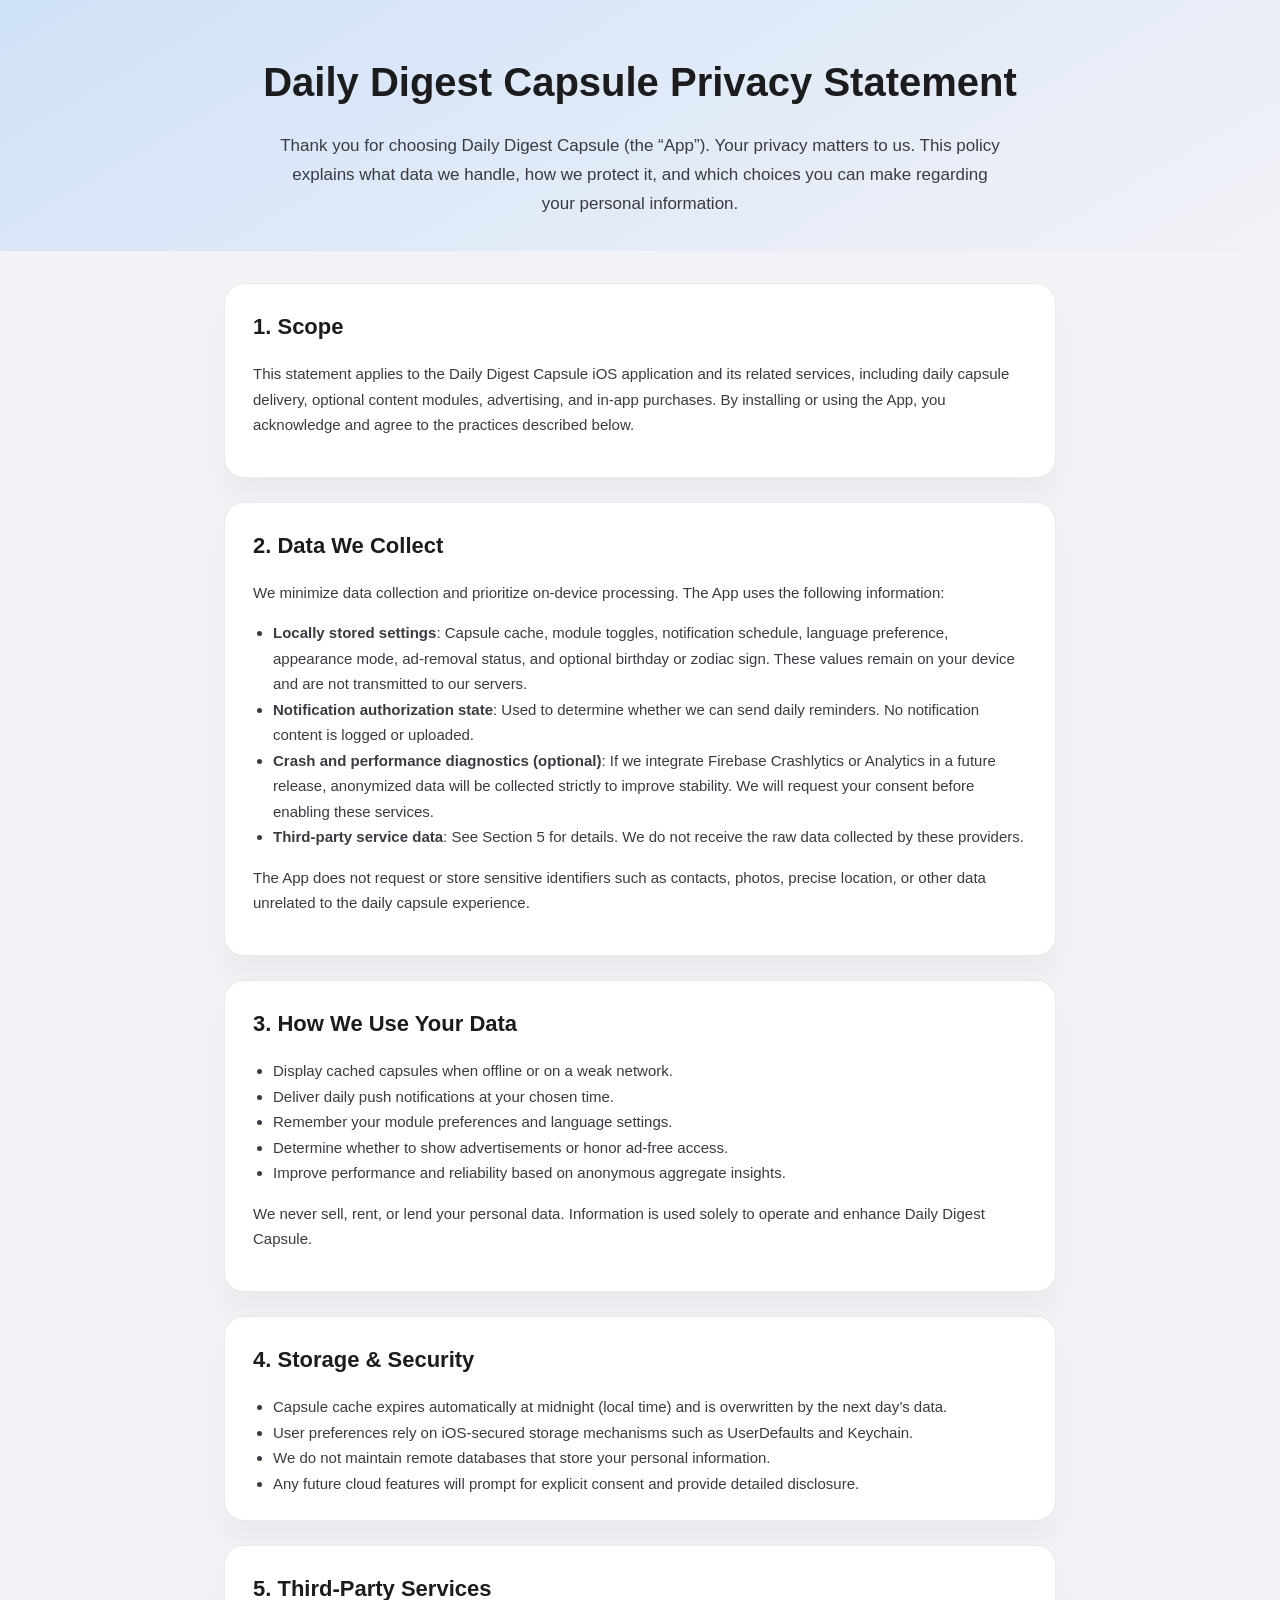
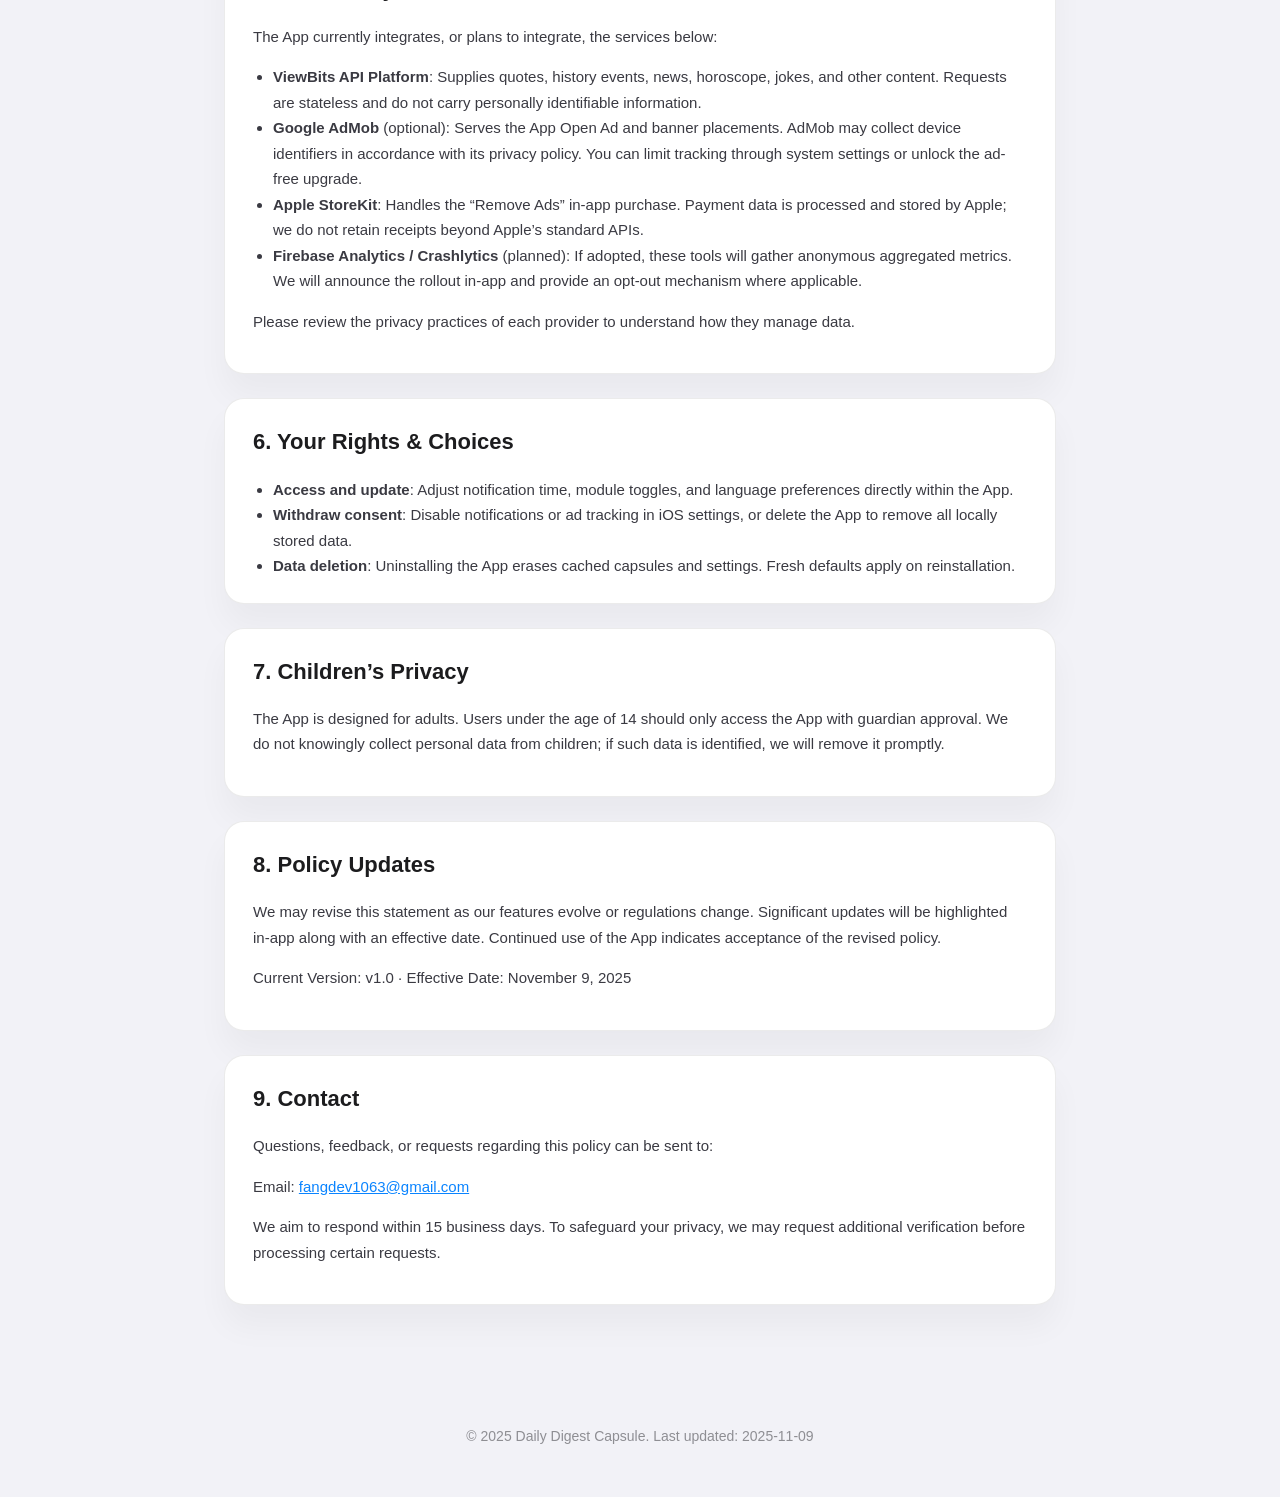
==== privacy.html @ 221507a0 "Add developer site and privacy statement" ====
<!DOCTYPE html>
<html lang="en">
  <head>
    <meta charset="utf-8" />
    <meta
      name="viewport"
      content="width=device-width, initial-scale=1, viewport-fit=cover"
    />
    <title>Daily Digest Capsule · Privacy Statement</title>
    <meta
      name="description"
      content="Privacy commitment, data usage, and contact details for the Daily Digest Capsule iOS application."
    />
    <style>
      :root {
        color-scheme: light dark;
        --bg: #f2f2f7;
        --card-bg: #ffffff;
        --text-main: #1c1c1e;
        --text-sub: #3a3a42;
        --accent: #0a84ff;
        --muted: #8e8e93;
        font-family: "SF Pro Text", "Helvetica Neue", Arial, sans-serif;
      }
      @media (prefers-color-scheme: dark) {
        :root {
          --bg: #000000;
          --card-bg: #1c1c1e;
          --text-main: #f2f2f7;
          --text-sub: #d1d1d6;
          --accent: #0a84ff;
          --muted: #636366;
        }
      }
      * {
        box-sizing: border-box;
      }
      body {
        margin: 0;
        background: var(--bg);
        color: var(--text-main);
        line-height: 1.7;
      }
      header {
        padding: 48px 24px 32px;
        text-align: center;
        background: linear-gradient(150deg, rgba(10, 132, 255, 0.15), transparent);
      }
      header h1 {
        font-size: clamp(28px, 4vw, 40px);
        margin: 0 0 16px;
      }
      header p {
        max-width: 720px;
        margin: 0 auto;
        color: var(--text-sub);
        font-size: 17px;
      }
      main {
        max-width: 880px;
        margin: 0 auto;
        padding: 32px 24px 64px;
      }
      section {
        background: var(--card-bg);
        border-radius: 20px;
        padding: 24px 28px;
        margin-bottom: 24px;
        border: 1px solid rgba(142, 142, 147, 0.18);
        box-shadow: 0 22px 32px rgba(0, 0, 0, 0.04);
      }
      h2 {
        margin-top: 0;
        margin-bottom: 16px;
        font-size: 22px;
      }
      p,
      li {
        color: var(--text-sub);
        font-size: 15px;
      }
      ul {
        margin: 0;
        padding-left: 20px;
      }
      a {
        color: var(--accent);
      }
      footer {
        text-align: center;
        padding: 32px 24px 48px;
        color: var(--muted);
        font-size: 14px;
      }
      @media (max-width: 640px) {
        header {
          padding: 40px 20px 28px;
        }
        main {
          padding: 24px 20px 56px;
        }
        section {
          padding: 20px 22px;
        }
      }
    </style>
  </head>
  <body>
    <header>
      <h1>Daily Digest Capsule Privacy Statement</h1>
      <p>
        Thank you for choosing Daily Digest Capsule (the “App”). Your privacy matters to us. This policy explains what data we handle, how we protect it, and which choices you can make regarding your personal information.
      </p>
    </header>
    <main>
      <section id="scope">
        <h2>1. Scope</h2>
        <p>
          This statement applies to the Daily Digest Capsule iOS application and its related services, including daily capsule delivery, optional content modules, advertising, and in-app purchases. By installing or using the App, you acknowledge and agree to the practices described below.
        </p>
      </section>

      <section id="data-collection">
        <h2>2. Data We Collect</h2>
        <p>We minimize data collection and prioritize on-device processing. The App uses the following information:</p>
        <ul>
          <li>
            <strong>Locally stored settings</strong>: Capsule cache, module toggles, notification schedule, language preference, appearance mode, ad-removal status, and optional birthday or zodiac sign. These values remain on your device and are not transmitted to our servers.
          </li>
          <li>
            <strong>Notification authorization state</strong>: Used to determine whether we can send daily reminders. No notification content is logged or uploaded.
          </li>
          <li>
            <strong>Crash and performance diagnostics (optional)</strong>: If we integrate Firebase Crashlytics or Analytics in a future release, anonymized data will be collected strictly to improve stability. We will request your consent before enabling these services.
          </li>
          <li>
            <strong>Third-party service data</strong>: See Section 5 for details. We do not receive the raw data collected by these providers.
          </li>
        </ul>
        <p>
          The App does not request or store sensitive identifiers such as contacts, photos, precise location, or other data unrelated to the daily capsule experience.
        </p>
      </section>

      <section id="usage">
        <h2>3. How We Use Your Data</h2>
        <ul>
          <li>Display cached capsules when offline or on a weak network.</li>
          <li>Deliver daily push notifications at your chosen time.</li>
          <li>Remember your module preferences and language settings.</li>
          <li>Determine whether to show advertisements or honor ad-free access.</li>
          <li>Improve performance and reliability based on anonymous aggregate insights.</li>
        </ul>
        <p>
          We never sell, rent, or lend your personal data. Information is used solely to operate and enhance Daily Digest Capsule.
        </p>
      </section>

      <section id="storage">
        <h2>4. Storage &amp; Security</h2>
        <ul>
          <li>Capsule cache expires automatically at midnight (local time) and is overwritten by the next day’s data.</li>
          <li>User preferences rely on iOS-secured storage mechanisms such as UserDefaults and Keychain.</li>
          <li>We do not maintain remote databases that store your personal information.</li>
          <li>Any future cloud features will prompt for explicit consent and provide detailed disclosure.</li>
        </ul>
      </section>

      <section id="third-party">
        <h2>5. Third-Party Services</h2>
        <p>The App currently integrates, or plans to integrate, the services below:</p>
        <ul>
          <li>
            <strong>ViewBits API Platform</strong>: Supplies quotes, history events, news, horoscope, jokes, and other content. Requests are stateless and do not carry personally identifiable information.
          </li>
          <li>
            <strong>Google AdMob</strong> (optional): Serves the App Open Ad and banner placements. AdMob may collect device identifiers in accordance with its privacy policy. You can limit tracking through system settings or unlock the ad-free upgrade.
          </li>
          <li>
            <strong>Apple StoreKit</strong>: Handles the “Remove Ads” in-app purchase. Payment data is processed and stored by Apple; we do not retain receipts beyond Apple’s standard APIs.
          </li>
          <li>
            <strong>Firebase Analytics / Crashlytics</strong> (planned): If adopted, these tools will gather anonymous aggregated metrics. We will announce the rollout in-app and provide an opt-out mechanism where applicable.
          </li>
        </ul>
        <p>
          Please review the privacy practices of each provider to understand how they manage data.
        </p>
      </section>

      <section id="rights">
        <h2>6. Your Rights &amp; Choices</h2>
        <ul>
          <li>
            <strong>Access and update</strong>: Adjust notification time, module toggles, and language preferences directly within the App.
          </li>
          <li>
            <strong>Withdraw consent</strong>: Disable notifications or ad tracking in iOS settings, or delete the App to remove all locally stored data.
          </li>
          <li>
            <strong>Data deletion</strong>: Uninstalling the App erases cached capsules and settings. Fresh defaults apply on reinstallation.
          </li>
        </ul>
      </section>

      <section id="minor">
        <h2>7. Children’s Privacy</h2>
        <p>
          The App is designed for adults. Users under the age of 14 should only access the App with guardian approval. We do not knowingly collect personal data from children; if such data is identified, we will remove it promptly.
        </p>
      </section>

      <section id="updates">
        <h2>8. Policy Updates</h2>
        <p>
          We may revise this statement as our features evolve or regulations change. Significant updates will be highlighted in-app along with an effective date. Continued use of the App indicates acceptance of the revised policy.
        </p>
        <p>Current Version: v1.0 · Effective Date: November 9, 2025</p>
      </section>

      <section id="contact">
        <h2>9. Contact</h2>
        <p>
          Questions, feedback, or requests regarding this policy can be sent to:
        </p>
        <p>
          Email:
          <a href="mailto:fangdev1063@gmail.com">fangdev1063@gmail.com</a>
        </p>
        <p>
          We aim to respond within 15 business days. To safeguard your privacy, we may request additional verification before processing certain requests.
        </p>
      </section>
    </main>
    <footer>
      © 2025 Daily Digest Capsule. Last updated: 2025-11-09
    </footer>
  </body>
</html>
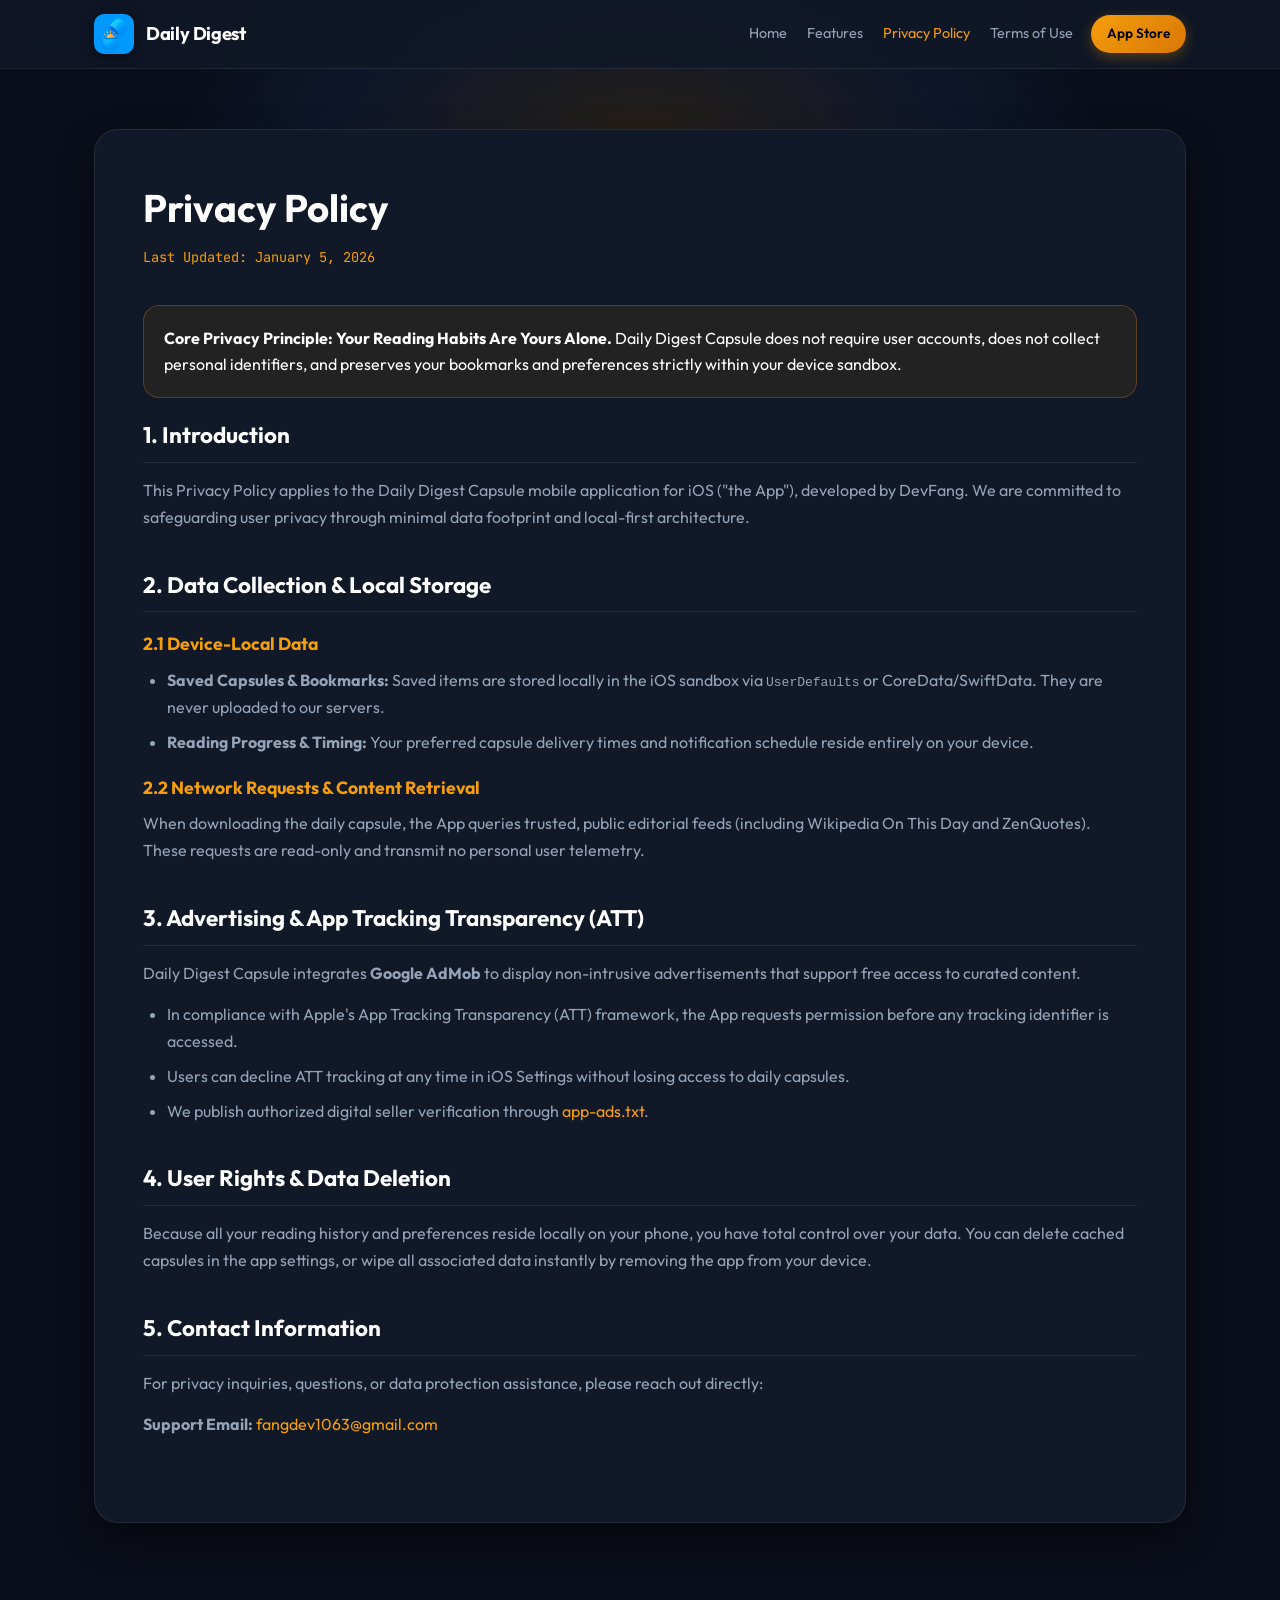
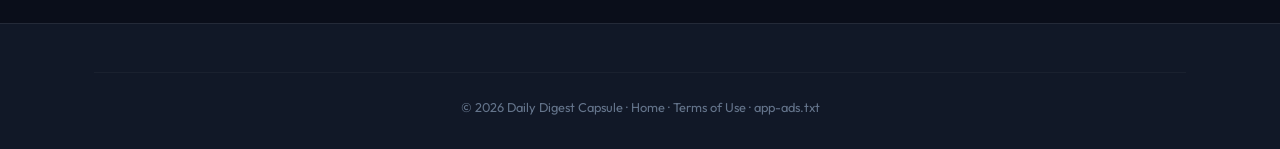
==== commit 9d2f54c5: "feat: modernize website with Editorial Capsule design system, v1.0.6 updates, and netlify config" ====
--- a/privacy.html
+++ b/privacy.html
@@ -1,240 +1,150 @@
 <!DOCTYPE html>
 <html lang="en">
-  <head>
-    <meta charset="utf-8" />
-    <meta
-      name="viewport"
-      content="width=device-width, initial-scale=1, viewport-fit=cover"
-    />
-    <title>Daily Digest Capsule · Privacy Statement</title>
-    <meta
-      name="description"
-      content="Privacy commitment, data usage, and contact details for the Daily Digest Capsule iOS application."
-    />
-    <style>
-      :root {
-        color-scheme: light dark;
-        --bg: #f2f2f7;
-        --card-bg: #ffffff;
-        --text-main: #1c1c1e;
-        --text-sub: #3a3a42;
-        --accent: #0a84ff;
-        --muted: #8e8e93;
-        font-family: "SF Pro Text", "Helvetica Neue", Arial, sans-serif;
-      }
-      @media (prefers-color-scheme: dark) {
-        :root {
-          --bg: #000000;
-          --card-bg: #1c1c1e;
-          --text-main: #f2f2f7;
-          --text-sub: #d1d1d6;
-          --accent: #0a84ff;
-          --muted: #636366;
-        }
-      }
-      * {
-        box-sizing: border-box;
-      }
-      body {
-        margin: 0;
-        background: var(--bg);
-        color: var(--text-main);
-        line-height: 1.7;
-      }
-      header {
-        padding: 48px 24px 32px;
-        text-align: center;
-        background: linear-gradient(150deg, rgba(10, 132, 255, 0.15), transparent);
-      }
-      header h1 {
-        font-size: clamp(28px, 4vw, 40px);
-        margin: 0 0 16px;
-      }
-      header p {
-        max-width: 720px;
-        margin: 0 auto;
-        color: var(--text-sub);
-        font-size: 17px;
-      }
-      main {
-        max-width: 880px;
-        margin: 0 auto;
-        padding: 32px 24px 64px;
-      }
-      section {
-        background: var(--card-bg);
-        border-radius: 20px;
-        padding: 24px 28px;
-        margin-bottom: 24px;
-        border: 1px solid rgba(142, 142, 147, 0.18);
-        box-shadow: 0 22px 32px rgba(0, 0, 0, 0.04);
-      }
-      h2 {
-        margin-top: 0;
-        margin-bottom: 16px;
-        font-size: 22px;
-      }
-      p,
-      li {
-        color: var(--text-sub);
-        font-size: 15px;
-      }
-      ul {
-        margin: 0;
-        padding-left: 20px;
-      }
-      a {
-        color: var(--accent);
-      }
-      footer {
-        text-align: center;
-        padding: 32px 24px 48px;
-        color: var(--muted);
-        font-size: 14px;
-      }
-      @media (max-width: 640px) {
-        header {
-          padding: 40px 20px 28px;
-        }
-        main {
-          padding: 24px 20px 56px;
-        }
-        section {
-          padding: 20px 22px;
-        }
-      }
-    </style>
-  </head>
-  <body>
-    <header>
-      <h1>Daily Digest Capsule Privacy Statement</h1>
-      <p>
-        Thank you for choosing Daily Digest Capsule (the “App”). Your privacy matters to us. This policy explains what data we handle, how we protect it, and which choices you can make regarding your personal information.
-      </p>
-    </header>
-    <main>
-      <section id="scope">
-        <h2>1. Scope</h2>
-        <p>
-          This statement applies to the Daily Digest Capsule iOS application and its related services, including daily capsule delivery, optional content modules, advertising, and in-app purchases. By installing or using the App, you acknowledge and agree to the practices described below.
-        </p>
-      </section>
+<head>
+  <meta charset="UTF-8">
+  <meta name="viewport" content="width=device-width, initial-scale=1.0">
+  <title>Privacy Policy - Daily Digest Capsule</title>
+  <meta name="description" content="Privacy commitment, data storage rules, and advertising compliance for Daily Digest Capsule iOS app.">
+  <link rel="icon" type="image/png" href="assets/app_icon.png">
+  <link rel="stylesheet" href="index.css">
+  <style>
+    .legal-page { padding: 60px 0 100px; }
+    .legal-card {
+      background: var(--bg-surface);
+      border: 1px solid var(--border-subtle);
+      border-radius: var(--radius-lg);
+      padding: clamp(24px, 5vw, 48px);
+      box-shadow: 0 16px 36px rgba(0, 0, 0, 0.4);
+    }
+    .legal-card h1 { font-size: 2.4rem; margin-bottom: 8px; color: #fff; }
+    .legal-date {
+      font-family: var(--font-mono);
+      font-size: 0.85rem;
+      color: var(--accent-gold);
+      margin-bottom: 36px;
+      display: block;
+    }
+    .legal-section { margin-bottom: 36px; }
+    .legal-section h2 {
+      font-size: 1.4rem;
+      color: #fff;
+      margin-bottom: 14px;
+      border-bottom: 1px solid var(--border-subtle);
+      padding-bottom: 8px;
+    }
+    .legal-section h3 {
+      font-size: 1.1rem;
+      color: var(--accent-gold);
+      margin: 18px 0 8px;
+    }
+    .legal-section p, .legal-section ul {
+      color: var(--text-secondary);
+      margin-bottom: 14px;
+      line-height: 1.7;
+    }
+    .legal-section ul { margin-left: 24px; }
+    .legal-section li { margin-bottom: 8px; }
+    .highlight-box {
+      background: rgba(245, 158, 11, 0.08);
+      border: 1px solid rgba(245, 158, 11, 0.25);
+      border-radius: var(--radius-md);
+      padding: 20px;
+      margin: 20px 0;
+      color: #fff;
+    }
+  </style>
+</head>
+<body>
+  <header>
+    <div class="container nav-container">
+      <div class="brand-badge">
+        <a href="index.html" style="display: flex; align-items: center; gap: 12px;">
+          <img src="assets/app_icon.png" alt="Daily Digest Capsule Icon">
+          <span class="brand-name">Daily Digest</span>
+        </a>
+      </div>
+      <div class="nav-right">
+        <ul class="nav-links">
+          <li><a href="index.html">Home</a></li>
+          <li><a href="index.html#features">Features</a></li>
+          <li><a href="privacy.html" style="color: var(--accent-gold);">Privacy Policy</a></li>
+          <li><a href="terms.html">Terms of Use</a></li>
+        </ul>
+        <a href="https://apps.apple.com/app/id6755092347" target="_blank" rel="noopener" class="cta-nav">App Store</a>
+      </div>
+    </div>
+  </header>
 
-      <section id="data-collection">
-        <h2>2. Data We Collect</h2>
-        <p>We minimize data collection and prioritize on-device processing. The App uses the following information:</p>
-        <ul>
-          <li>
-            <strong>Locally stored settings</strong>: Capsule cache, module toggles, notification schedule, language preference, appearance mode, ad-removal status, and optional birthday or zodiac sign. These values remain on your device and are not transmitted to our servers.
-          </li>
-          <li>
-            <strong>Notification authorization state</strong>: Used to determine whether we can send daily reminders. No notification content is logged or uploaded.
-          </li>
-          <li>
-            <strong>Crash and performance diagnostics (optional)</strong>: If we integrate Firebase Crashlytics or Analytics in a future release, anonymized data will be collected strictly to improve stability. We will request your consent before enabling these services.
-          </li>
-          <li>
-            <strong>Third-party service data</strong>: See Section 5 for details. We do not receive the raw data collected by these providers.
-          </li>
-        </ul>
-        <p>
-          The App does not request or store sensitive identifiers such as contacts, photos, precise location, or other data unrelated to the daily capsule experience.
-        </p>
-      </section>
+  <main class="legal-page">
+    <div class="container">
+      <div class="legal-card">
+        <h1>Privacy Policy</h1>
+        <span class="legal-date">Last Updated: January 5, 2026</span>
 
-      <section id="usage">
-        <h2>3. How We Use Your Data</h2>
-        <ul>
-          <li>Display cached capsules when offline or on a weak network.</li>
-          <li>Deliver daily push notifications at your chosen time.</li>
-          <li>Remember your module preferences and language settings.</li>
-          <li>Determine whether to show advertisements or honor ad-free access.</li>
-          <li>Improve performance and reliability based on anonymous aggregate insights.</li>
-        </ul>
-        <p>
-          We never sell, rent, or lend your personal data. Information is used solely to operate and enhance Daily Digest Capsule.
-        </p>
-      </section>
+        <div class="highlight-box">
+          <strong>Core Privacy Principle: Your Reading Habits Are Yours Alone.</strong>
+          Daily Digest Capsule does not require user accounts, does not collect personal identifiers, and preserves your bookmarks and preferences strictly within your device sandbox.
+        </div>
 
-      <section id="storage">
-        <h2>4. Storage &amp; Security</h2>
-        <ul>
-          <li>Capsule cache expires automatically at midnight (local time) and is overwritten by the next day’s data.</li>
-          <li>User preferences rely on iOS-secured storage mechanisms such as UserDefaults and Keychain.</li>
-          <li>We do not maintain remote databases that store your personal information.</li>
-          <li>Any future cloud features will prompt for explicit consent and provide detailed disclosure.</li>
-        </ul>
-      </section>
+        <section class="legal-section">
+          <h2>1. Introduction</h2>
+          <p>
+            This Privacy Policy applies to the Daily Digest Capsule mobile application for iOS ("the App"), developed by DevFang. We are committed to safeguarding user privacy through minimal data footprint and local-first architecture.
+          </p>
+        </section>
 
-      <section id="third-party">
-        <h2>5. Third-Party Services</h2>
-        <p>The App currently integrates, or plans to integrate, the services below:</p>
-        <ul>
-          <li>
-            <strong>ViewBits API Platform</strong>: Supplies quotes, history events, news, horoscope, jokes, and other content. Requests are stateless and do not carry personally identifiable information.
-          </li>
-          <li>
-            <strong>Google AdMob</strong> (optional): Serves the App Open Ad and banner placements. AdMob may collect device identifiers in accordance with its privacy policy. You can limit tracking through system settings or unlock the ad-free upgrade.
-          </li>
-          <li>
-            <strong>Apple StoreKit</strong>: Handles the “Remove Ads” in-app purchase. Payment data is processed and stored by Apple; we do not retain receipts beyond Apple’s standard APIs.
-          </li>
-          <li>
-            <strong>Firebase Analytics / Crashlytics</strong> (planned): If adopted, these tools will gather anonymous aggregated metrics. We will announce the rollout in-app and provide an opt-out mechanism where applicable.
-          </li>
-        </ul>
-        <p>
-          Please review the privacy practices of each provider to understand how they manage data.
-        </p>
-      </section>
+        <section class="legal-section">
+          <h2>2. Data Collection & Local Storage</h2>
+          <h3>2.1 Device-Local Data</h3>
+          <ul>
+            <li><strong>Saved Capsules & Bookmarks:</strong> Saved items are stored locally in the iOS sandbox via <code>UserDefaults</code> or CoreData/SwiftData. They are never uploaded to our servers.</li>
+            <li><strong>Reading Progress & Timing:</strong> Your preferred capsule delivery times and notification schedule reside entirely on your device.</li>
+          </ul>
 
-      <section id="rights">
-        <h2>6. Your Rights &amp; Choices</h2>
-        <ul>
-          <li>
-            <strong>Access and update</strong>: Adjust notification time, module toggles, and language preferences directly within the App.
-          </li>
-          <li>
-            <strong>Withdraw consent</strong>: Disable notifications or ad tracking in iOS settings, or delete the App to remove all locally stored data.
-          </li>
-          <li>
-            <strong>Data deletion</strong>: Uninstalling the App erases cached capsules and settings. Fresh defaults apply on reinstallation.
-          </li>
-        </ul>
-      </section>
+          <h3>2.2 Network Requests & Content Retrieval</h3>
+          <p>
+            When downloading the daily capsule, the App queries trusted, public editorial feeds (including Wikipedia On This Day and ZenQuotes). These requests are read-only and transmit no personal user telemetry.
+          </p>
+        </section>
 
-      <section id="minor">
-        <h2>7. Children’s Privacy</h2>
-        <p>
-          The App is designed for adults. Users under the age of 14 should only access the App with guardian approval. We do not knowingly collect personal data from children; if such data is identified, we will remove it promptly.
-        </p>
-      </section>
+        <section class="legal-section">
+          <h2>3. Advertising & App Tracking Transparency (ATT)</h2>
+          <p>
+            Daily Digest Capsule integrates <strong>Google AdMob</strong> to display non-intrusive advertisements that support free access to curated content.
+          </p>
+          <ul>
+            <li>In compliance with Apple's App Tracking Transparency (ATT) framework, the App requests permission before any tracking identifier is accessed.</li>
+            <li>Users can decline ATT tracking at any time in iOS Settings without losing access to daily capsules.</li>
+            <li>We publish authorized digital seller verification through <a href="app-ads.txt" style="color: var(--accent-gold);">app-ads.txt</a>.</li>
+          </ul>
+        </section>
 
-      <section id="updates">
-        <h2>8. Policy Updates</h2>
-        <p>
-          We may revise this statement as our features evolve or regulations change. Significant updates will be highlighted in-app along with an effective date. Continued use of the App indicates acceptance of the revised policy.
-        </p>
-        <p>Current Version: v1.0 · Effective Date: November 9, 2025</p>
-      </section>
+        <section class="legal-section">
+          <h2>4. User Rights & Data Deletion</h2>
+          <p>
+            Because all your reading history and preferences reside locally on your phone, you have total control over your data. You can delete cached capsules in the app settings, or wipe all associated data instantly by removing the app from your device.
+          </p>
+        </section>
 
-      <section id="contact">
-        <h2>9. Contact</h2>
-        <p>
-          Questions, feedback, or requests regarding this policy can be sent to:
-        </p>
-        <p>
-          Email:
-          <a href="mailto:fangdev1063@gmail.com">fangdev1063@gmail.com</a>
-        </p>
-        <p>
-          We aim to respond within 15 business days. To safeguard your privacy, we may request additional verification before processing certain requests.
-        </p>
-      </section>
-    </main>
-    <footer>
-      © 2025 Daily Digest Capsule. Last updated: 2025-11-09
-    </footer>
-  </body>
+        <section class="legal-section">
+          <h2>5. Contact Information</h2>
+          <p>
+            For privacy inquiries, questions, or data protection assistance, please reach out directly:
+          </p>
+          <p>
+            <strong>Support Email:</strong> <a href="mailto:fangdev1063@gmail.com" style="color: var(--accent-gold);">fangdev1063@gmail.com</a>
+          </p>
+        </section>
+      </div>
+    </div>
+  </main>
+
+  <footer>
+    <div class="container">
+      <div class="footer-bottom">
+        &copy; 2026 Daily Digest Capsule · <a href="index.html">Home</a> · <a href="terms.html">Terms of Use</a> · <a href="app-ads.txt">app-ads.txt</a>
+      </div>
+    </div>
+  </footer>
+</body>
 </html>
-
--- a/index.css
+++ b/index.css
@@ -0,0 +1,557 @@
+@import url('https://fonts.googleapis.com/css2?family=Fraunces:ital,opsz,wght@0,9..144,400;0,9..144,600;0,9..144,700;1,9..144,400&family=Outfit:wght@300;400;500;600;700;800&family=JetBrains+Mono:wght@400;500;600&display=swap');
+
+:root {
+  --bg-base: #0a0e1a;
+  --bg-surface: #111827;
+  --bg-surface-elevated: #1e293b;
+  --bg-glass: rgba(17, 24, 39, 0.8);
+  --border-subtle: rgba(255, 255, 255, 0.08);
+  --border-glow: rgba(245, 158, 11, 0.35);
+
+  --text-primary: #f8fafc;
+  --text-secondary: #94a3b8;
+  --text-muted: #64748b;
+
+  --accent-gold: #f59e0b;
+  --accent-amber: #fbbf24;
+  --accent-blue: #3b82f6;
+  --accent-purple: #8b5cf6;
+  --accent-emerald: #10b981;
+  --accent-rose: #f43f5e;
+
+  --radius-sm: 8px;
+  --radius-md: 16px;
+  --radius-lg: 24px;
+  --radius-full: 9999px;
+
+  --font-main: 'Outfit', -apple-system, BlinkMacSystemFont, sans-serif;
+  --font-serif: 'Fraunces', Georgia, serif;
+  --font-mono: 'JetBrains Mono', monospace;
+
+  --transition-smooth: all 0.25s cubic-bezier(0.16, 1, 0.3, 1);
+}
+
+* {
+  box-sizing: border-box;
+  margin: 0;
+  padding: 0;
+}
+
+body {
+  font-family: var(--font-main);
+  background-color: var(--bg-base);
+  color: var(--text-primary);
+  line-height: 1.6;
+  -webkit-font-smoothing: antialiased;
+  overflow-x: hidden;
+  position: relative;
+}
+
+/* Background Atmosphere Glow */
+body::before {
+  content: '';
+  position: fixed;
+  top: -120px;
+  left: 50%;
+  transform: translateX(-50%);
+  width: 960px;
+  height: 520px;
+  background: radial-gradient(ellipse at center, rgba(245, 158, 11, 0.12) 0%, rgba(59, 130, 246, 0.08) 45%, transparent 70%);
+  pointer-events: none;
+  z-index: 0;
+}
+
+a {
+  color: inherit;
+  text-decoration: none;
+}
+
+.container {
+  max-width: 1140px;
+  margin: 0 auto;
+  padding: 0 24px;
+  position: relative;
+  z-index: 1;
+}
+
+/* Sticky Header */
+header {
+  position: sticky;
+  top: 0;
+  z-index: 100;
+  backdrop-filter: blur(16px);
+  -webkit-backdrop-filter: blur(16px);
+  background: var(--bg-glass);
+  border-bottom: 1px solid var(--border-subtle);
+  padding: 14px 0;
+}
+
+.nav-container {
+  display: flex;
+  align-items: center;
+  justify-content: space-between;
+}
+
+.brand-badge {
+  display: flex;
+  align-items: center;
+  gap: 12px;
+}
+
+.brand-badge img {
+  width: 40px;
+  height: 40px;
+  border-radius: 10px;
+  box-shadow: 0 2px 10px rgba(0, 0, 0, 0.5);
+}
+
+.brand-name {
+  font-size: 1.15rem;
+  font-weight: 700;
+  letter-spacing: -0.02em;
+  color: #fff;
+}
+
+.version-pill {
+  font-family: var(--font-mono);
+  font-size: 0.72rem;
+  padding: 2px 8px;
+  background: rgba(245, 158, 11, 0.12);
+  border: 1px solid rgba(245, 158, 11, 0.25);
+  color: var(--accent-gold);
+  border-radius: var(--radius-full);
+  font-weight: 500;
+}
+
+.nav-right {
+  display: flex;
+  align-items: center;
+  gap: 18px;
+}
+
+.nav-links {
+  display: flex;
+  gap: 20px;
+  list-style: none;
+  font-size: 0.9rem;
+  color: var(--text-secondary);
+}
+
+.nav-links a:hover {
+  color: #fff;
+}
+
+.lang-btn {
+  background: rgba(255, 255, 255, 0.06);
+  border: 1px solid var(--border-subtle);
+  color: var(--text-secondary);
+  padding: 6px 12px;
+  font-size: 0.8rem;
+  border-radius: var(--radius-full);
+  cursor: pointer;
+  font-weight: 600;
+  transition: var(--transition-smooth);
+}
+
+.lang-btn:hover {
+  color: #fff;
+  border-color: rgba(255, 255, 255, 0.2);
+  background: rgba(255, 255, 255, 0.1);
+}
+
+.cta-nav {
+  padding: 8px 16px;
+  font-size: 0.85rem;
+  font-weight: 600;
+  background: linear-gradient(135deg, var(--accent-gold), #d97706);
+  color: #000;
+  border-radius: var(--radius-full);
+  display: inline-flex;
+  align-items: center;
+  gap: 6px;
+  box-shadow: 0 4px 14px rgba(245, 158, 11, 0.3);
+  transition: var(--transition-smooth);
+}
+
+.cta-nav:hover {
+  transform: translateY(-1px);
+  box-shadow: 0 6px 20px rgba(245, 158, 11, 0.45);
+}
+
+/* Hero Section */
+.hero {
+  padding: 80px 0 60px;
+  text-align: center;
+}
+
+.hero-pill {
+  display: inline-flex;
+  align-items: center;
+  gap: 8px;
+  padding: 6px 18px;
+  background: rgba(245, 158, 11, 0.1);
+  border: 1px solid rgba(245, 158, 11, 0.25);
+  color: var(--accent-gold);
+  border-radius: var(--radius-full);
+  font-size: 0.85rem;
+  font-weight: 600;
+  margin-bottom: 24px;
+}
+
+.hero-pill .capsule-icon {
+  font-size: 1rem;
+}
+
+.hero-title {
+  font-size: clamp(2.4rem, 5.5vw, 4.2rem);
+  font-weight: 800;
+  line-height: 1.15;
+  letter-spacing: -0.03em;
+  margin-bottom: 20px;
+  background: linear-gradient(180deg, #ffffff 40%, #94a3b8 100%);
+  -webkit-background-clip: text;
+  -webkit-text-fill-color: transparent;
+}
+
+.hero-subtitle {
+  font-size: 1.25rem;
+  color: var(--text-secondary);
+  max-width: 680px;
+  margin: 0 auto 36px;
+  font-weight: 400;
+}
+
+.hero-actions {
+  display: flex;
+  justify-content: center;
+  align-items: center;
+  gap: 16px;
+  flex-wrap: wrap;
+  margin-bottom: 56px;
+}
+
+.btn-appstore {
+  display: inline-flex;
+  align-items: center;
+  gap: 12px;
+  padding: 12px 28px;
+  background: #ffffff;
+  color: #0a0e1a;
+  border-radius: var(--radius-full);
+  font-weight: 700;
+  font-size: 1rem;
+  box-shadow: 0 8px 24px rgba(255, 255, 255, 0.15);
+  transition: var(--transition-smooth);
+}
+
+.btn-appstore:hover {
+  transform: translateY(-2px);
+  box-shadow: 0 12px 30px rgba(255, 255, 255, 0.25);
+  background: #f1f5f9;
+}
+
+.btn-appstore svg {
+  width: 22px;
+  height: 22px;
+}
+
+.btn-secondary {
+  display: inline-flex;
+  align-items: center;
+  gap: 8px;
+  padding: 12px 24px;
+  background: rgba(255, 255, 255, 0.05);
+  border: 1px solid var(--border-subtle);
+  color: var(--text-secondary);
+  border-radius: var(--radius-full);
+  font-weight: 600;
+  font-size: 0.95rem;
+  transition: var(--transition-smooth);
+}
+
+.btn-secondary:hover {
+  background: rgba(255, 255, 255, 0.09);
+  color: #fff;
+}
+
+/* Interactive Capsule Unboxing Widget */
+.capsule-interactive-box {
+  background: var(--bg-surface);
+  border: 1px solid var(--border-subtle);
+  border-radius: var(--radius-lg);
+  padding: 36px;
+  box-shadow: 0 24px 48px rgba(0, 0, 0, 0.4), 0 0 32px rgba(245, 158, 11, 0.15);
+  max-width: 880px;
+  margin: 0 auto 80px;
+  text-align: left;
+}
+
+.capsule-box-header {
+  display: flex;
+  justify-content: space-between;
+  align-items: center;
+  margin-bottom: 28px;
+  flex-wrap: wrap;
+  gap: 12px;
+}
+
+.capsule-pill-tag {
+  font-family: var(--font-mono);
+  font-size: 0.75rem;
+  padding: 4px 12px;
+  border-radius: var(--radius-full);
+  background: rgba(245, 158, 11, 0.15);
+  color: var(--accent-amber);
+  border: 1px solid rgba(245, 158, 11, 0.3);
+  font-weight: 600;
+}
+
+.capsule-unbox-cta {
+  text-align: center;
+  padding: 30px;
+  background: rgba(255, 255, 255, 0.02);
+  border: 2px dashed rgba(245, 158, 11, 0.3);
+  border-radius: var(--radius-md);
+  cursor: pointer;
+  transition: var(--transition-smooth);
+}
+
+.capsule-unbox-cta:hover {
+  background: rgba(245, 158, 11, 0.05);
+  border-color: var(--accent-gold);
+  transform: scale(1.01);
+}
+
+.capsule-visual {
+  font-size: 3.5rem;
+  display: block;
+  margin-bottom: 12px;
+  animation: floatCapsule 3s ease-in-out infinite;
+}
+
+@keyframes floatCapsule {
+  0%, 100% { transform: translateY(0px) rotate(0deg); }
+  50% { transform: translateY(-8px) rotate(4deg); }
+}
+
+.unbox-cards-grid {
+  display: grid;
+  grid-template-columns: repeat(auto-fit, minmax(240px, 1fr));
+  gap: 18px;
+  margin-top: 24px;
+}
+
+.dose-card {
+  background: var(--bg-surface-elevated);
+  border: 1px solid var(--border-subtle);
+  border-radius: var(--radius-md);
+  padding: 20px;
+  transition: var(--transition-smooth);
+  position: relative;
+  overflow: hidden;
+}
+
+.dose-card::before {
+  content: '';
+  position: absolute;
+  top: 0;
+  left: 0;
+  width: 4px;
+  height: 100%;
+}
+
+.dose-card.quote::before { background: var(--accent-purple); }
+.dose-card.history::before { background: var(--accent-blue); }
+.dose-card.fact::before { background: var(--accent-emerald); }
+.dose-card.tech::before { background: var(--accent-gold); }
+
+.dose-card:hover {
+  transform: translateY(-3px);
+  box-shadow: 0 12px 24px rgba(0, 0, 0, 0.3);
+  border-color: rgba(255, 255, 255, 0.18);
+}
+
+.dose-tag {
+  font-family: var(--font-mono);
+  font-size: 0.72rem;
+  font-weight: 600;
+  text-transform: uppercase;
+  margin-bottom: 8px;
+  display: block;
+}
+
+.dose-card.quote .dose-tag { color: var(--accent-purple); }
+.dose-card.history .dose-tag { color: var(--accent-blue); }
+.dose-card.fact .dose-tag { color: var(--accent-emerald); }
+.dose-card.tech .dose-tag { color: var(--accent-gold); }
+
+.dose-content {
+  font-size: 0.95rem;
+  color: var(--text-primary);
+  line-height: 1.5;
+  margin-bottom: 8px;
+}
+
+.dose-sub {
+  font-size: 0.8rem;
+  color: var(--text-muted);
+  font-style: italic;
+}
+
+/* Features Matrix */
+.section-heading {
+  text-align: center;
+  margin-bottom: 48px;
+}
+
+.section-tag {
+  font-family: var(--font-mono);
+  font-size: 0.8rem;
+  color: var(--accent-gold);
+  text-transform: uppercase;
+  letter-spacing: 0.1em;
+  margin-bottom: 8px;
+  display: block;
+}
+
+.section-title {
+  font-size: 2.2rem;
+  font-weight: 700;
+  letter-spacing: -0.02em;
+  color: #fff;
+  margin-bottom: 12px;
+}
+
+.section-desc {
+  font-size: 1.05rem;
+  color: var(--text-secondary);
+  max-width: 620px;
+  margin: 0 auto;
+}
+
+.features-grid {
+  display: grid;
+  grid-template-columns: repeat(auto-fit, minmax(320px, 1fr));
+  gap: 24px;
+  margin-bottom: 80px;
+}
+
+.feature-card {
+  background: var(--bg-surface);
+  border: 1px solid var(--border-subtle);
+  border-radius: var(--radius-lg);
+  padding: 28px;
+  transition: var(--transition-smooth);
+}
+
+.feature-card:hover {
+  transform: translateY(-4px);
+  border-color: var(--border-glow);
+  box-shadow: 0 12px 30px rgba(0, 0, 0, 0.3);
+}
+
+.feature-icon-wrapper {
+  width: 48px;
+  height: 48px;
+  border-radius: 12px;
+  background: rgba(245, 158, 11, 0.1);
+  border: 1px solid rgba(245, 158, 11, 0.25);
+  display: flex;
+  align-items: center;
+  justify-content: center;
+  color: var(--accent-gold);
+  font-size: 1.4rem;
+  margin-bottom: 20px;
+}
+
+.feature-card h3 {
+  font-size: 1.2rem;
+  font-weight: 700;
+  margin-bottom: 10px;
+  color: #fff;
+}
+
+.feature-card p {
+  color: var(--text-secondary);
+  font-size: 0.95rem;
+  line-height: 1.6;
+}
+
+/* Privacy Banner */
+.privacy-banner {
+  background: linear-gradient(135deg, rgba(245, 158, 11, 0.08), rgba(59, 130, 246, 0.05));
+  border: 1px solid rgba(245, 158, 11, 0.25);
+  border-radius: var(--radius-lg);
+  padding: 36px;
+  margin-bottom: 80px;
+  display: flex;
+  align-items: center;
+  justify-content: space-between;
+  gap: 32px;
+  flex-wrap: wrap;
+}
+
+.privacy-info h3 {
+  font-size: 1.4rem;
+  color: #fff;
+  margin-bottom: 8px;
+}
+
+.privacy-info p {
+  color: var(--text-secondary);
+  font-size: 0.95rem;
+  max-width: 640px;
+}
+
+/* Footer */
+footer {
+  border-top: 1px solid var(--border-subtle);
+  padding: 48px 0 32px;
+  background: var(--bg-surface);
+  font-size: 0.9rem;
+  color: var(--text-secondary);
+}
+
+.footer-grid {
+  display: flex;
+  justify-content: space-between;
+  align-items: flex-start;
+  flex-wrap: wrap;
+  gap: 32px;
+  margin-bottom: 40px;
+}
+
+.footer-brand {
+  max-width: 320px;
+}
+
+.footer-brand h4 {
+  color: #fff;
+  font-size: 1.1rem;
+  margin-bottom: 10px;
+}
+
+.footer-links-col h5 {
+  color: #fff;
+  font-size: 0.95rem;
+  margin-bottom: 14px;
+}
+
+.footer-links-col ul {
+  list-style: none;
+  display: flex;
+  flex-direction: column;
+  gap: 10px;
+}
+
+.footer-links-col a:hover {
+  color: var(--accent-gold);
+}
+
+.footer-bottom {
+  border-top: 1px solid rgba(255, 255, 255, 0.04);
+  padding-top: 24px;
+  text-align: center;
+  font-size: 0.8rem;
+  color: var(--text-muted);
+}
